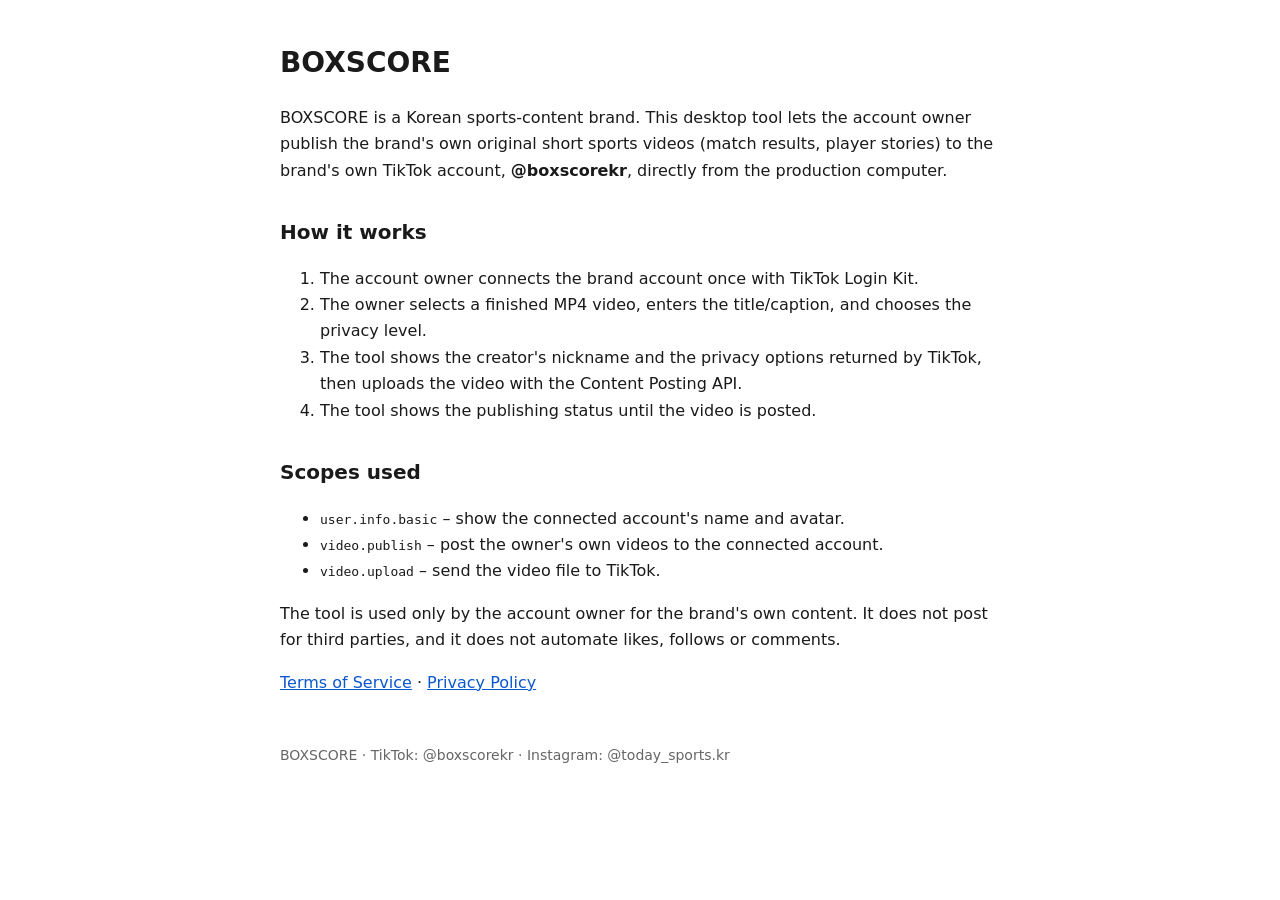
==== index.html @ e6b6f6a7 "BOXSCORE publisher site (terms, privacy)" ====
<!doctype html><html lang="en"><head><meta charset="utf-8"><meta name="viewport" content="width=device-width,initial-scale=1">
<title>BOXSCORE – Sports Content Publisher</title><link rel="stylesheet" href="style.css"></head><body>
<h1>BOXSCORE</h1>
<p>BOXSCORE is a Korean sports-content brand. This desktop tool lets the account owner publish the brand's own original short sports videos (match results, player stories) to the brand's own TikTok account, <strong>@boxscorekr</strong>, directly from the production computer.</p>
<h2>How it works</h2>
<ol>
<li>The account owner connects the brand account once with TikTok Login Kit.</li>
<li>The owner selects a finished MP4 video, enters the title/caption, and chooses the privacy level.</li>
<li>The tool shows the creator's nickname and the privacy options returned by TikTok, then uploads the video with the Content Posting API.</li>
<li>The tool shows the publishing status until the video is posted.</li>
</ol>
<h2>Scopes used</h2>
<ul><li><code>user.info.basic</code> – show the connected account's name and avatar.</li>
<li><code>video.publish</code> – post the owner's own videos to the connected account.</li>
<li><code>video.upload</code> – send the video file to TikTok.</li></ul>
<p>The tool is used only by the account owner for the brand's own content. It does not post for third parties, and it does not automate likes, follows or comments.</p>
<p><a href="terms.html">Terms of Service</a> · <a href="privacy.html">Privacy Policy</a></p>
<footer>BOXSCORE · TikTok: @boxscorekr · Instagram: @today_sports.kr</footer></body></html>
---- style.css ----
body{font-family:system-ui,-apple-system,Segoe UI,sans-serif;max-width:720px;margin:40px auto;padding:0 20px;line-height:1.65;color:#1a1a1a}
h1{font-size:28px}h2{margin-top:32px;font-size:20px}footer{margin-top:48px;font-size:14px;color:#666}a{color:#0b57d0}
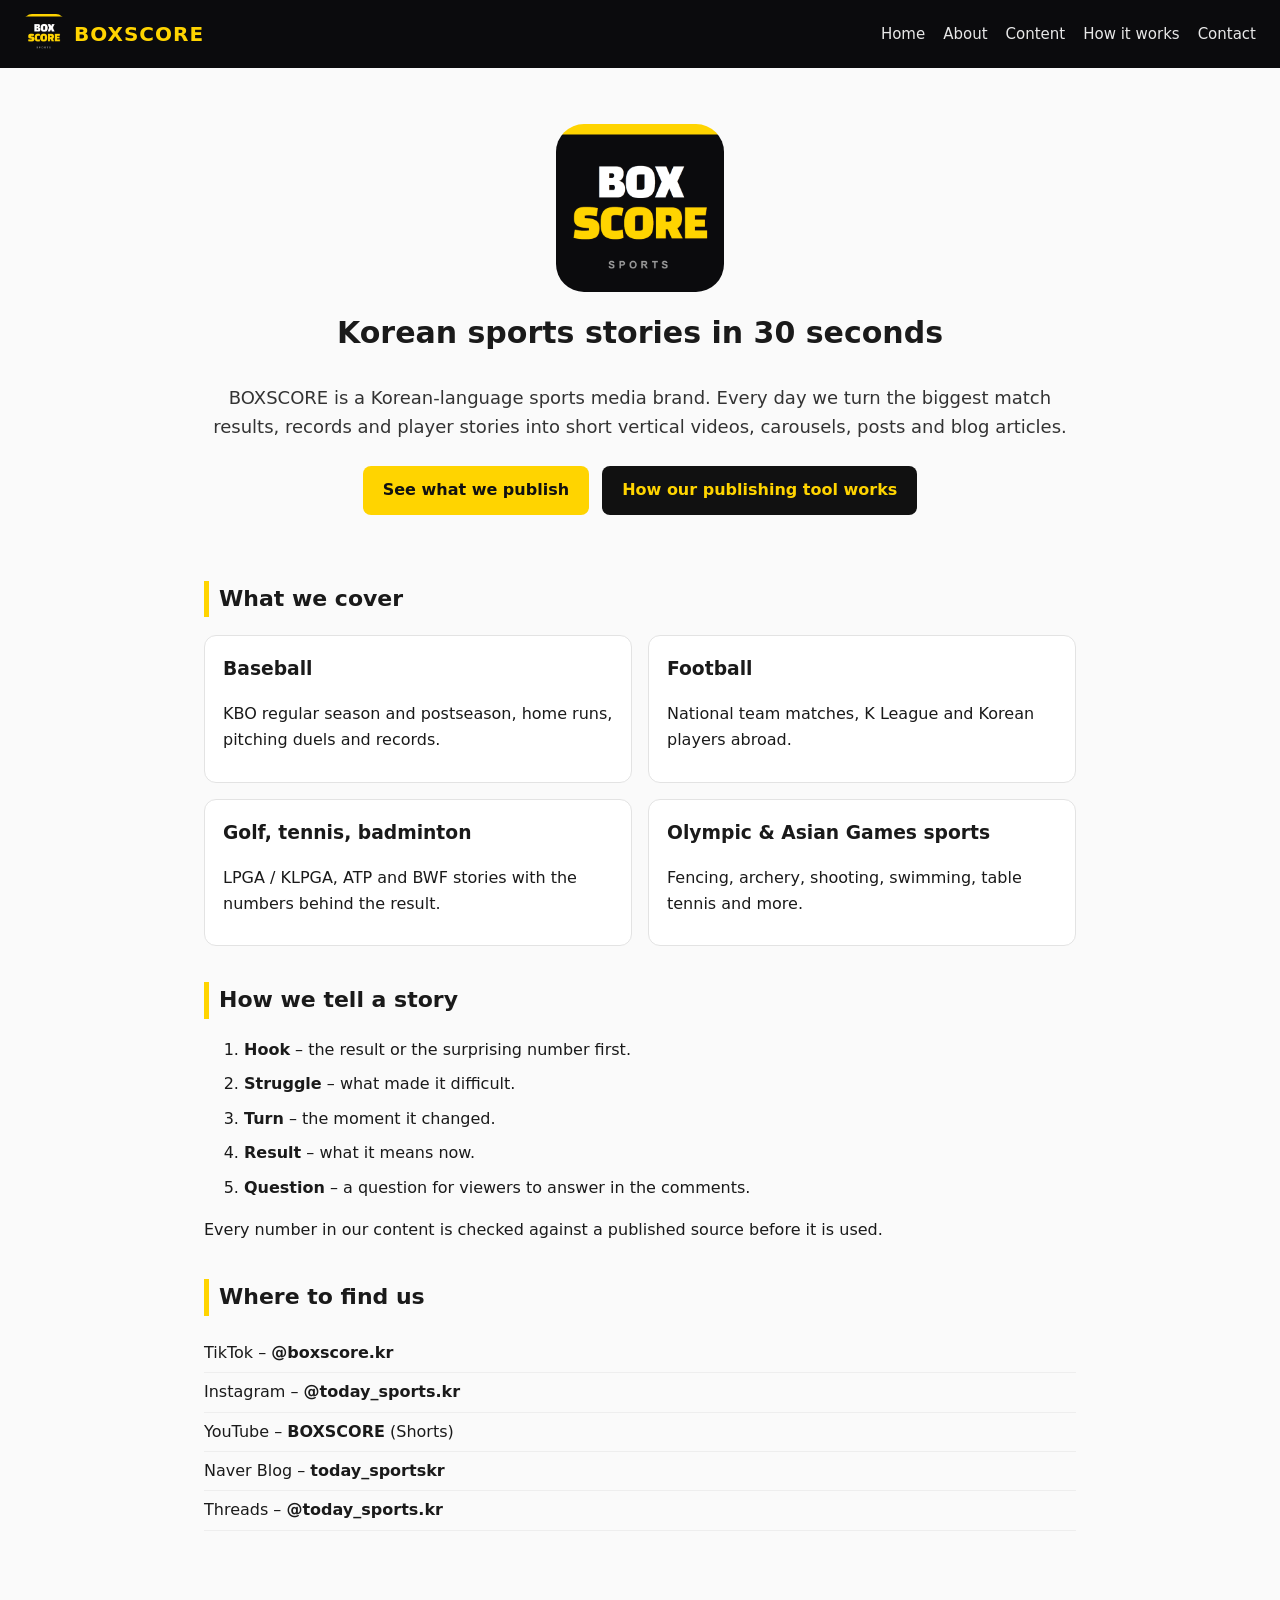
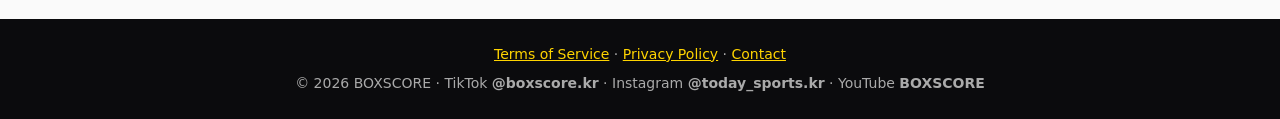
==== commit 04425a9e: "Full multi-page site + consistent app icon/favicon for TikTok app review Co-Authored-By: Claude Sonn" ====
--- a/index.html
+++ b/index.html
@@ -1,18 +1,19 @@
 <!doctype html><html lang="en"><head><meta charset="utf-8"><meta name="viewport" content="width=device-width,initial-scale=1">
-<title>BOXSCORE – Sports Content Publisher</title><link rel="stylesheet" href="style.css"></head><body>
-<h1>BOXSCORE</h1>
-<p>BOXSCORE is a Korean sports-content brand. This desktop tool lets the account owner publish the brand's own original short sports videos (match results, player stories) to the brand's own TikTok account, <strong>@boxscorekr</strong>, directly from the production computer.</p>
-<h2>How it works</h2>
-<ol>
-<li>The account owner connects the brand account once with TikTok Login Kit.</li>
-<li>The owner selects a finished MP4 video, enters the title/caption, and chooses the privacy level.</li>
-<li>The tool shows the creator's nickname and the privacy options returned by TikTok, then uploads the video with the Content Posting API.</li>
-<li>The tool shows the publishing status until the video is posted.</li>
-</ol>
-<h2>Scopes used</h2>
-<ul><li><code>user.info.basic</code> – show the connected account's name and avatar.</li>
-<li><code>video.publish</code> – post the owner's own videos to the connected account.</li>
-<li><code>video.upload</code> – send the video file to TikTok.</li></ul>
-<p>The tool is used only by the account owner for the brand's own content. It does not post for third parties, and it does not automate likes, follows or comments.</p>
-<p><a href="terms.html">Terms of Service</a> · <a href="privacy.html">Privacy Policy</a></p>
-<footer>BOXSCORE · TikTok: @boxscorekr · Instagram: @today_sports.kr</footer></body></html>
+<title>BOXSCORE – Korean Sports Stories in 30 Seconds</title><meta name="description" content="BOXSCORE publishes short Korean-language sports stories: match results, records and player stories.">
+<link rel="icon" type="image/png" sizes="48x48" href="favicon-48.png"><link rel="icon" type="image/png" sizes="256x256" href="icon-256.png"><link rel="apple-touch-icon" href="icon-256.png">
+<meta property="og:title" content="BOXSCORE – Korean Sports Stories in 30 Seconds"><meta property="og:image" content="app-icon-1024.png"><meta property="og:type" content="website">
+<link rel="stylesheet" href="style.css"></head><body>
+<header><a class="brand" href="index.html"><img src="icon-256.png" width="40" height="40" alt="BOXSCORE app icon"><span>BOXSCORE</span></a>
+<nav><a href="index.html">Home</a><a href="about.html">About</a><a href="content.html">Content</a><a href="how-it-works.html">How it works</a><a href="contact.html">Contact</a></nav></header><main><section class="hero"><img src="app-icon-1024.png" width="168" height="168" alt="BOXSCORE app icon" class="hero-icon">
+<h1>Korean sports stories in 30 seconds</h1>
+<p class="lead">BOXSCORE is a Korean-language sports media brand. Every day we turn the biggest match results, records and player stories into short vertical videos, carousels, posts and blog articles.</p>
+<p><a class="btn" href="content.html">See what we publish</a> <a class="btn alt" href="how-it-works.html">How our publishing tool works</a></p></section>
+<section><h2>What we cover</h2><div class="grid">
+<div class="card"><h3>Baseball</h3><p>KBO regular season and postseason, home runs, pitching duels and records.</p></div>
+<div class="card"><h3>Football</h3><p>National team matches, K League and Korean players abroad.</p></div>
+<div class="card"><h3>Golf, tennis, badminton</h3><p>LPGA / KLPGA, ATP and BWF stories with the numbers behind the result.</p></div>
+<div class="card"><h3>Olympic &amp; Asian Games sports</h3><p>Fencing, archery, shooting, swimming, table tennis and more.</p></div></div></section>
+<section><h2>How we tell a story</h2><ol class="steps"><li><strong>Hook</strong> – the result or the surprising number first.</li><li><strong>Struggle</strong> – what made it difficult.</li><li><strong>Turn</strong> – the moment it changed.</li><li><strong>Result</strong> – what it means now.</li><li><strong>Question</strong> – a question for viewers to answer in the comments.</li></ol>
+<p>Every number in our content is checked against a published source before it is used.</p></section>
+<section><h2>Where to find us</h2><ul class="links"><li>TikTok – <strong>@boxscore.kr</strong></li><li>Instagram – <strong>@today_sports.kr</strong></li><li>YouTube – <strong>BOXSCORE</strong> (Shorts)</li><li>Naver Blog – <strong>today_sportskr</strong></li><li>Threads – <strong>@today_sports.kr</strong></li></ul></section></main><footer><div class="fl"><a href="terms.html">Terms of Service</a> · <a href="privacy.html">Privacy Policy</a> · <a href="contact.html">Contact</a></div>
+<div>© 2026 BOXSCORE · TikTok <strong>@boxscore.kr</strong> · Instagram <strong>@today_sports.kr</strong> · YouTube <strong>BOXSCORE</strong></div></footer></body></html>
--- a/style.css
+++ b/style.css
@@ -1,2 +1,11 @@
-body{font-family:system-ui,-apple-system,Segoe UI,sans-serif;max-width:720px;margin:40px auto;padding:0 20px;line-height:1.65;color:#1a1a1a}
-h1{font-size:28px}h2{margin-top:32px;font-size:20px}footer{margin-top:48px;font-size:14px;color:#666}a{color:#0b57d0}
+*{box-sizing:border-box}body{font-family:system-ui,-apple-system,"Segoe UI","Noto Sans KR",sans-serif;margin:0;line-height:1.65;color:#1a1a1a;background:#fafafa}
+header{display:flex;align-items:center;justify-content:space-between;flex-wrap:wrap;gap:12px;padding:14px 24px;background:#0b0b0d}
+.brand{display:flex;align-items:center;gap:10px;color:#FFD400;text-decoration:none;font-weight:800;font-size:20px;letter-spacing:1px}.brand img{border-radius:8px}
+nav a{color:#e8e8e8;text-decoration:none;margin-left:18px;font-size:15px}nav a:hover{color:#FFD400}
+main{max-width:920px;margin:0 auto;padding:32px 24px}h1{font-size:30px;margin-top:8px}h2{margin-top:36px;font-size:22px;border-left:5px solid #FFD400;padding-left:10px}
+.hero{text-align:center;padding:24px 0 8px}.hero-icon{border-radius:28px}.lead{font-size:18px;color:#333}
+.btn{display:inline-block;background:#FFD400;color:#111;padding:11px 20px;border-radius:8px;text-decoration:none;font-weight:700;margin:6px 4px}.btn.alt{background:#111;color:#FFD400}
+.grid{display:grid;grid-template-columns:repeat(auto-fit,minmax(300px,1fr));gap:16px}
+.card{background:#fff;border:1px solid #e3e3e3;border-radius:12px;padding:6px 18px 12px}.card h3{margin:12px 0 6px}
+.steps li{margin:8px 0}.links{list-style:none;padding:0}.links li{padding:6px 0;border-bottom:1px solid #eee}
+footer{margin-top:40px;padding:24px;background:#0b0b0d;color:#aaa;text-align:center;font-size:14px}footer a{color:#FFD400}footer .fl{margin-bottom:6px}a{color:#0b57d0}code{background:#eee;padding:1px 5px;border-radius:4px}
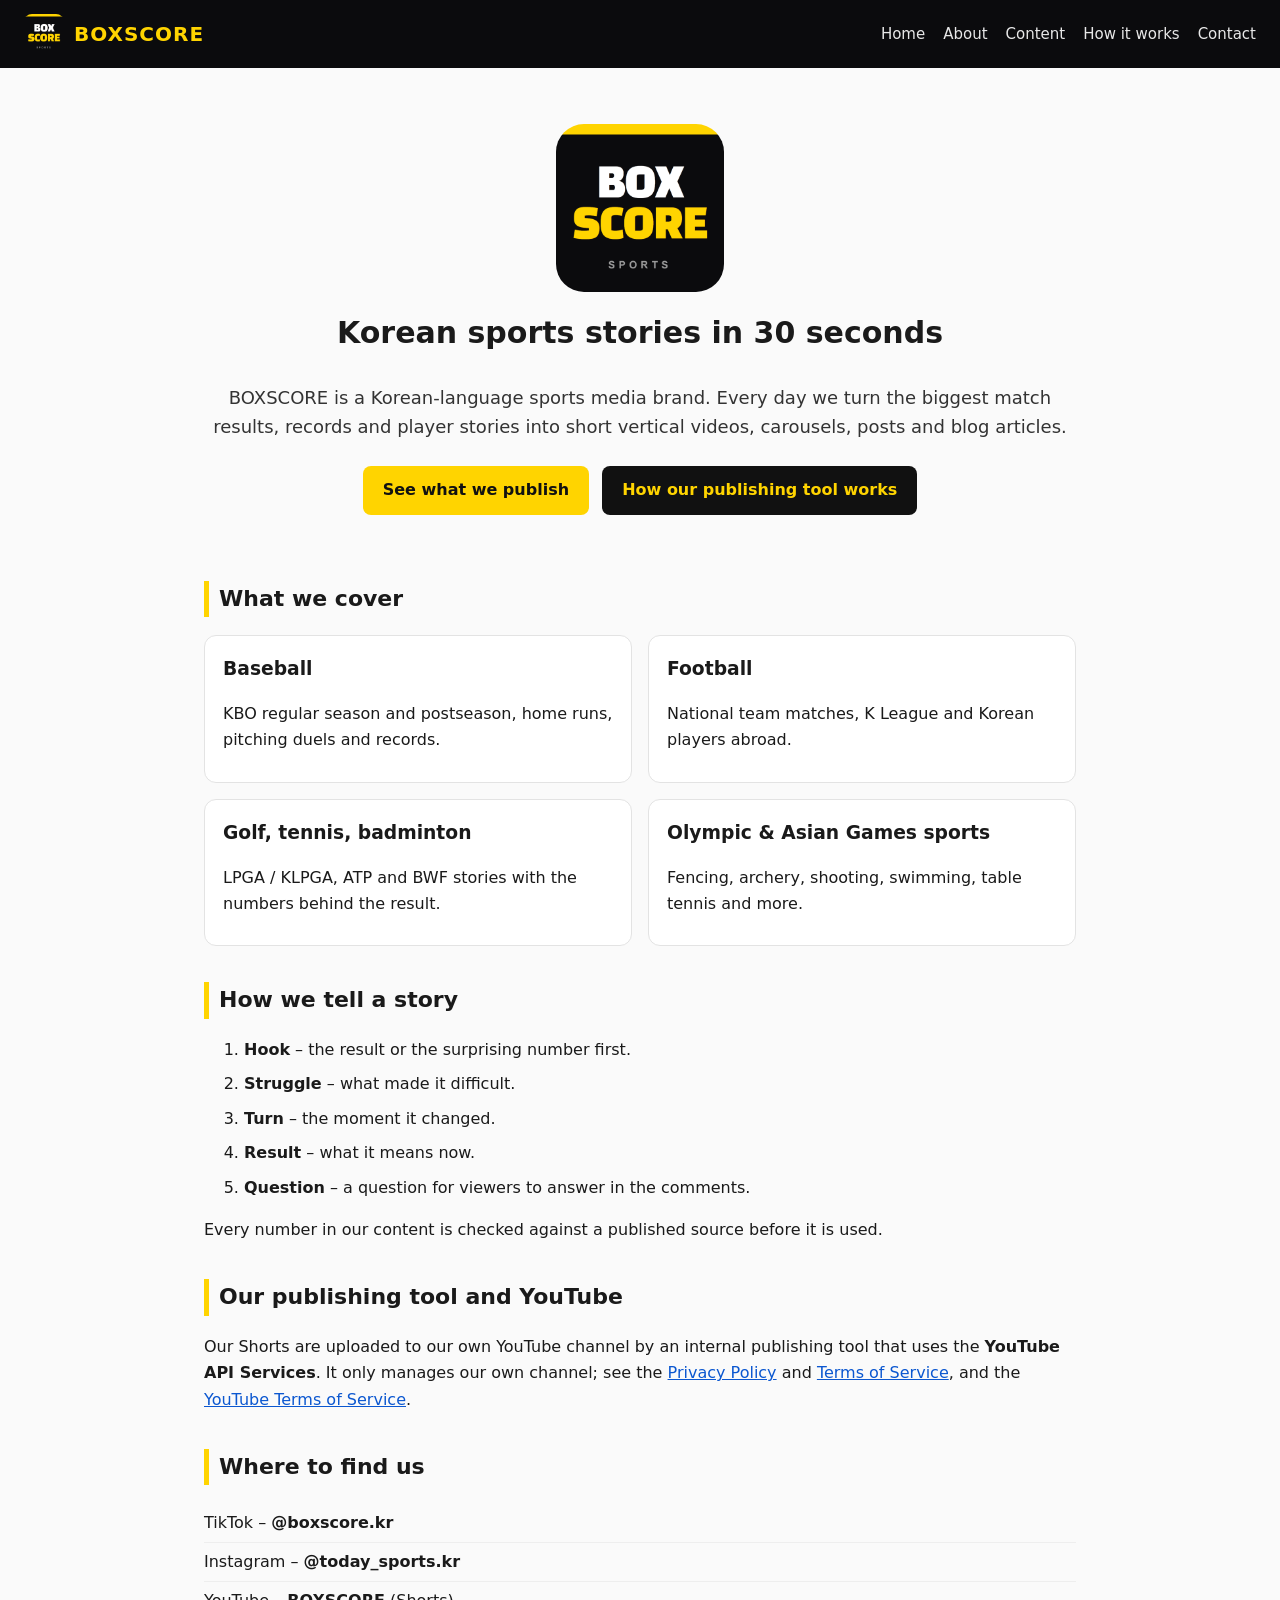
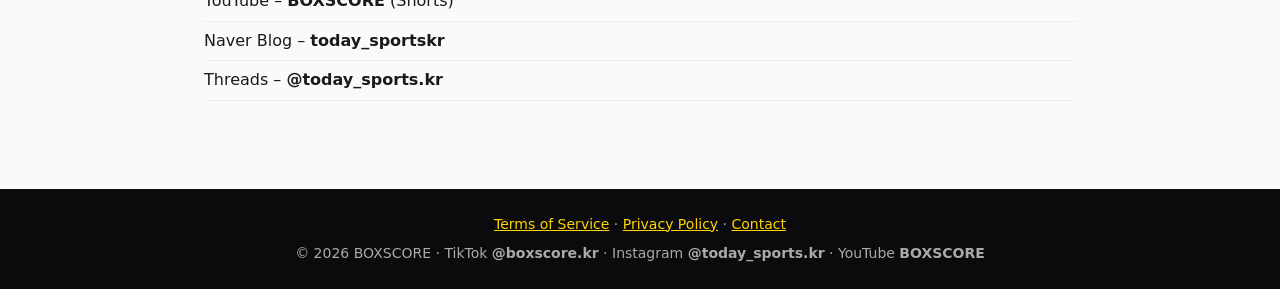
==== commit fcc68b0d: "Add YouTube API Services disclosures to privacy policy, terms and home page Co-Authored-By: Claude O" ====
--- a/index.html
+++ b/index.html
@@ -15,5 +15,6 @@
 <div class="card"><h3>Olympic &amp; Asian Games sports</h3><p>Fencing, archery, shooting, swimming, table tennis and more.</p></div></div></section>
 <section><h2>How we tell a story</h2><ol class="steps"><li><strong>Hook</strong> – the result or the surprising number first.</li><li><strong>Struggle</strong> – what made it difficult.</li><li><strong>Turn</strong> – the moment it changed.</li><li><strong>Result</strong> – what it means now.</li><li><strong>Question</strong> – a question for viewers to answer in the comments.</li></ol>
 <p>Every number in our content is checked against a published source before it is used.</p></section>
-<section><h2>Where to find us</h2><ul class="links"><li>TikTok – <strong>@boxscore.kr</strong></li><li>Instagram – <strong>@today_sports.kr</strong></li><li>YouTube – <strong>BOXSCORE</strong> (Shorts)</li><li>Naver Blog – <strong>today_sportskr</strong></li><li>Threads – <strong>@today_sports.kr</strong></li></ul></section></main><footer><div class="fl"><a href="terms.html">Terms of Service</a> · <a href="privacy.html">Privacy Policy</a> · <a href="contact.html">Contact</a></div>
+<section><h2>Our publishing tool and YouTube</h2><p>Our Shorts are uploaded to our own YouTube channel by an internal publishing tool that uses the <strong>YouTube API Services</strong>. It only manages our own channel; see the <a href="privacy.html">Privacy Policy</a> and <a href="terms.html">Terms of Service</a>, and the <a href="https://www.youtube.com/t/terms">YouTube Terms of Service</a>.</p>
+<h2>Where to find us</h2><ul class="links"><li>TikTok – <strong>@boxscore.kr</strong></li><li>Instagram – <strong>@today_sports.kr</strong></li><li>YouTube – <strong>BOXSCORE</strong> (Shorts)</li><li>Naver Blog – <strong>today_sportskr</strong></li><li>Threads – <strong>@today_sports.kr</strong></li></ul></section></main><footer><div class="fl"><a href="terms.html">Terms of Service</a> · <a href="privacy.html">Privacy Policy</a> · <a href="contact.html">Contact</a></div>
 <div>© 2026 BOXSCORE · TikTok <strong>@boxscore.kr</strong> · Instagram <strong>@today_sports.kr</strong> · YouTube <strong>BOXSCORE</strong></div></footer></body></html>
